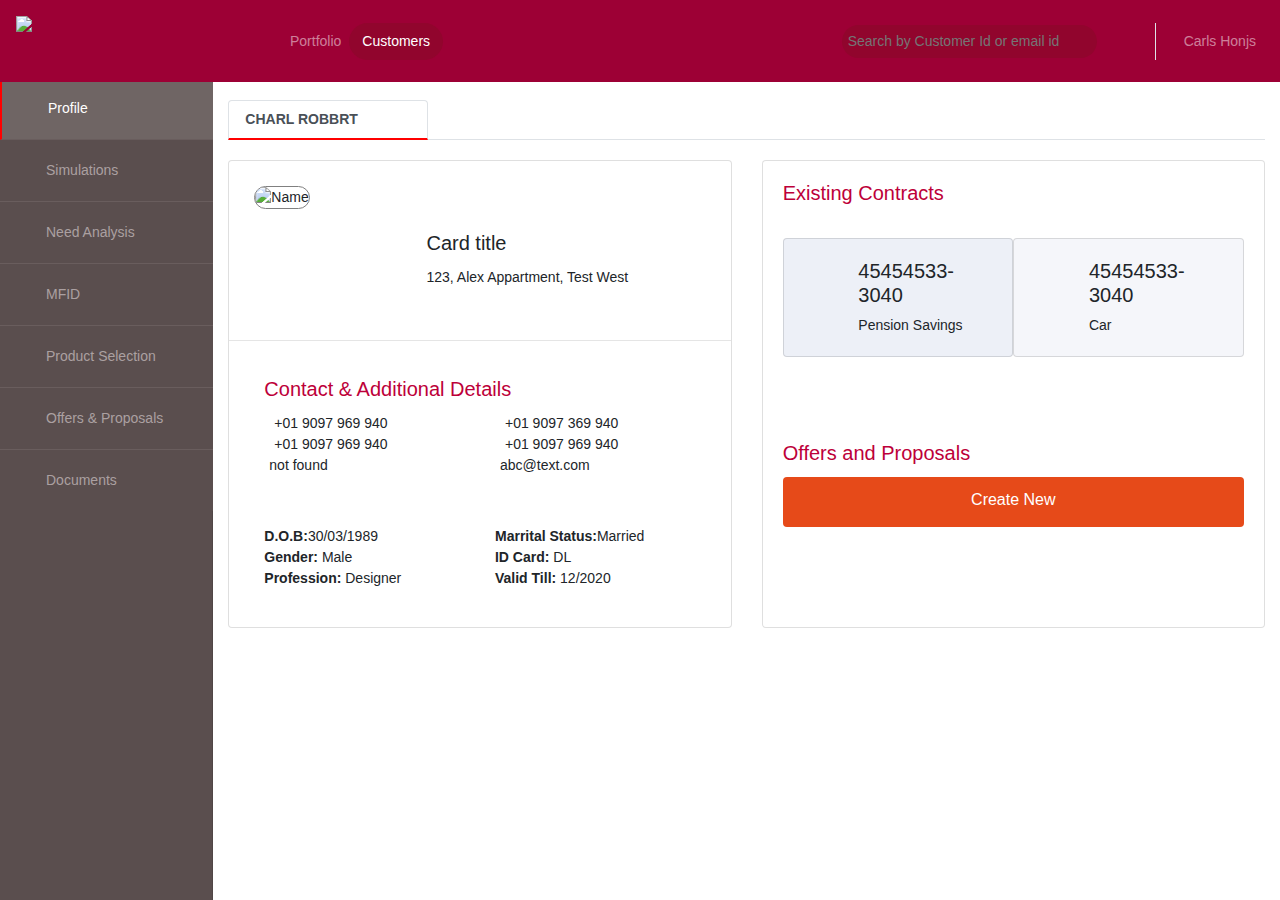
==== customer-details.html @ 880be234 "formatted" ====
<!doctype html>
<html lang="en">

<head>
  <!-- Required meta tags -->
  <meta charset="utf-8">
  <meta name="viewport" content="width=device-width, initial-scale=1, shrink-to-fit=no">

  <!-- Bootstrap CSS -->
  <link rel="stylesheet" href="https://stackpath.bootstrapcdn.com/bootstrap/4.4.1/css/bootstrap.min.css"
    integrity="sha384-Vkoo8x4CGsO3+Hhxv8T/Q5PaXtkKtu6ug5TOeNV6gBiFeWPGFN9MuhOf23Q9Ifjh" crossorigin="anonymous">
  <link rel="stylesheet" href="css/font-awesome.css">
  <link rel="stylesheet" href="css/style.css">
  <!-- Optional JavaScript -->
  <!-- jQuery first, then Popper.js, then Bootstrap JS -->
  <script src="https://code.jquery.com/jquery-3.4.1.slim.min.js"
    integrity="sha384-J6qa4849blE2+poT4WnyKhv5vZF5SrPo0iEjwBvKU7imGFAV0wwj1yYfoRSJoZ+n"
    crossorigin="anonymous"></script>
  <script src="https://cdn.jsdelivr.net/npm/popper.js@1.16.0/dist/umd/popper.min.js"
    integrity="sha384-Q6E9RHvbIyZFJoft+2mJbHaEWldlvI9IOYy5n3zV9zzTtmI3UksdQRVvoxMfooAo"
    crossorigin="anonymous"></script>
  <script src="https://stackpath.bootstrapcdn.com/bootstrap/4.4.1/js/bootstrap.min.js"
    integrity="sha384-wfSDF2E50Y2D1uUdj0O3uMBJnjuUD4Ih7YwaYd1iqfktj0Uod8GCExl3Og8ifwB6"
    crossorigin="anonymous"></script>

  <title>Application</title>
</head>

<body>
  <header>
    <nav class="navbar navbar-expand-md navbar-dark fixed-top bg-maroon p-3">
      <img src="images/pnv logo.jpg" height="50">
      <button class="navbar-toggler" type="button" data-toggle="collapse" data-target="#navbarCollapse"
        aria-controls="navbarCollapse" aria-expanded="false" aria-label="Toggle navigation">
        <span class="navbar-toggler-icon"></span>
      </button>
      <div class="collapse navbar-collapse m-l-250" id="navbarCollapse">
        <ul class="navbar-nav mr-auto">
          <li class="nav-item">
            <a class="nav-link" href="index.html">Portfolio <span class="sr-only">(current)</span></a>
          </li>
          <li class="nav-item active">
            <a class="nav-link" href="customer-details.html">Customers</a>
          </li>
          <!-- <li class="nav-item">
            <a class="nav-link disabled" href="#" tabindex="-1" aria-disabled="true">Disabled</a>
          </li> -->
        </ul>
        <form class="form-inline mt-2 mt-md-0">
          <input class="mr-sm-2 search" type="text" placeholder="Search by Customer Id or email id" aria-label="Search">
          <i class="fa fa-search fa-lg search-icon" aria-hidden="true"></i>
          <ul class="navbar-nav mr-auto">
            <li class="nav-item  m-r-50 ">
              <i class="fa fa-bell fa-lg m-t-10 white" aria-hidden="true"></i>
            </li>
            <li class="nav-item border-left p-l-10">
              <span>
                <i class="fa fa-user-circle-o fa-2x m-t-5 m-l-10" aria-hidden="true"></i>
              </span>
            </li>
            <li class="nav-item">
              <a class="nav-link" href="#">Carls Honjs</a>
            </li>
          </ul>
        </form>
      </div>
    </nav>
  </header>

  <div class="container-fluid">
    <div class="row">
      <nav class="col-md-2 d-none d-md-block bg-brown sidebar">
        <div class="sidebar-sticky ">
          <ul class="nav flex-column list-group  list-group-flush">
            <li class="nav-item list-group-item bg-brown active">
              <a class="nav-link active" href="#">
                <span data-feather="home"></span>
                <i class="fa fa-user-circle fa-lg m-r-10" aria-hidden="true"></i>
                Profile <span class="sr-only">(current)</span>
                <i class="fa fa-arrow-left  white m-t-5 fa-lg float-right" aria-hidden="true"></i>
              </a>
            </li>
            <li class="nav-item list-group-item bg-brown">
              <a class="nav-link" href="#">
                <span data-feather="file"></span>
                <i class="fa fa-dashboard fa-lg m-r-10" aria-hidden="true"></i>
                Simulations
              </a>
            </li>
            <li class="nav-item list-group-item bg-brown">
              <a class="nav-link" href="#">
                <span data-feather="file"></span>
                <i class="fa fa-dashboard fa-lg m-r-10" aria-hidden="true"></i>
                Need Analysis
              </a>
            </li>
            <li class="nav-item list-group-item bg-brown">
              <a class="nav-link" href="#">
                <span data-feather="file"></span>
                <i class="fa fa-dashboard fa-lg m-r-10" aria-hidden="true"></i>
                MFID
              </a>
            </li>
            <li class="nav-item list-group-item bg-brown">
              <a class="nav-link" href="#">
                <span data-feather="file"></span>
                <i class="fa fa-dashboard fa-lg m-r-10" aria-hidden="true"></i>
                Product Selection
              </a>
            </li>
            <li class="nav-item list-group-item bg-brown">
              <a class="nav-link" href="#">
                <span data-feather="file"></span>
                <i class="fa fa-dashboard fa-lg m-r-10" aria-hidden="true"></i>
                Offers & Proposals
              </a>
            </li>
            <li class="nav-item list-group-item bg-brown">
              <a class="nav-link" href="#">
                <span data-feather="file"></span>
                <i class="fa fa-dashboard fa-lg m-r-10" aria-hidden="true"></i>
                Documents
              </a>
            </li>
          </ul>

          <!-- <h6 class="sidebar-heading d-flex justify-content-between align-items-center px-3 mt-4 mb-1 text-muted">
            <span>Saved reports</span>
            <a class="d-flex align-items-center text-muted" href="#" aria-label="Add a new report">
              <span data-feather="plus-circle"></span>
            </a>
          </h6>
          <ul class="nav flex-column mb-2">
            <li class="nav-item">
              <a class="nav-link" href="#">
                <span data-feather="file-text"></span>
                Current month
              </a>
            </li>
            <li class="nav-item">
              <a class="nav-link" href="#">
                <span data-feather="file-text"></span>
                Last quarter
              </a>
            </li>
            <li class="nav-item">
              <a class="nav-link" href="#">
                <span data-feather="file-text"></span>
                Social engagement
              </a>
            </li>
            <li class="nav-item">
              <a class="nav-link" href="#">
                <span data-feather="file-text"></span>
                Year-end sale
              </a>
            </li>
          </ul> -->
        </div>
      </nav>
    </div>
    <div class="row m-t-100">
      <div class="col-lg-2"></div>
      <div class="col-lg-10">
        <nav>
          <div class="nav nav-tabs" id="nav-tab" role="tablist">
            <a class="nav-item nav-link active tab-name" id="nav-home-tab" data-toggle="tab" href="#nav-home" role="tab"
              aria-controls="nav-home" aria-selected="true">Charl Robbrt</a>
            <div class="btn-group dropright">
              <i class="fa fa-plus-circle fa-2x m-l-10 m-t-5 text-red" id="dropdownMenu" data-toggle="dropdown"
                data-reference="parent"></i>
              <div class="dropdown-menu" aria-labelledby="dropdownMenu">
                <span class="dropdown-item-text">Offers</span>
                <a class="dropdown-item" href="#">Contracts</a>
                <a class="dropdown-item" href="#">Proposals</a>
                <a class="dropdown-item" href="#">Documents</a>
              </div>
            </div>

            <!-- <a class="nav-item nav-link" id="nav-profile-tab" data-toggle="tab" href="#nav-profile" role="tab" aria-controls="nav-profile" aria-selected="false">Profile</a>
            <a class="nav-item nav-link" id="nav-contact-tab" data-toggle="tab" href="#nav-contact" role="tab" aria-controls="nav-contact" aria-selected="false">Contact</a> -->
          </div>
        </nav>
        <div class="tab-content" id="nav-tabContent">
          <div class="tab-pane fade show active" id="nav-home" role="tabpanel" aria-labelledby="nav-home-tab">
            <div class="row m-t-10">
              <div class="col-lg-6">
                <div class="card m-t-10">
                  <div class="row">
                    <div class="col-lg-4">
                      <img src="images/user1.png" height="150" width="150" class="profile-pic" alt="Name">
                    </div>
                    <div class="col-lg-8">
                      <div class="card-body m-t-50">
                        <h5 class="card-title">Card title</h5>
                        <p class="card-text">123, Alex Appartment, Test West</p>
                        <i class="fa fa-star-o fa-2x top m-t-50 m-r-50"></i>
                      </div>
                    </div>
                  </div>
                  <hr>
                  <div class="row m-20">
                    <div class="col-lg-12">
                      <h5 class="card-title text-red">Contact & Additional Details</h5>
                      <i class="fa fa-pencil-square-o float-right fa-2x top text-red" aria-hidden="true"></i>
                      <div class="row">
                        <div class="col-lg-6">
                          <ul class="nav flex-column mb-2">
                            <li class="nav-item">
                              <i class="fa fa-mobile fa-lg m-r-10" aria-hidden="true"></i> +01 9097 969 940
                            </li>
                            <li class="nav-item">
                              <i class="fa fa-mobile fa-lg m-r-10" aria-hidden="true"></i> +01 9097 969 940
                            </li>
                            <li class="nav-item">
                              <i class="fa fa-envelope-o m-r-5" aria-hidden="true"></i> not found
                            </li>
                          </ul>
                          <br><br>
                          <div>
                            <ul class="nav flex-column mb-2">
                              <li class="nav-item">
                                <strong>D.O.B:</strong>30/03/1989
                              </li>
                              <li class="nav-item">
                                <strong>Gender: </strong>Male
                              </li>
                              <li class="nav-item">
                                <strong>Profession: </strong> Designer
                              </li>
                            </ul>
                          </div>
                        </div>
                        <div class="col-lg-6">
                          <ul class="nav flex-column mb-2">
                            <li class="nav-item">
                              <i class="fa fa-mobile fa-lg m-r-10" aria-hidden="true"></i> +01 9097 369 940
                            </li>
                            <li class="nav-item">
                              <i class="fa fa-mobile fa-lg m-r-10" aria-hidden="true"></i> +01 9097 969 940
                            </li>
                            <li class="nav-item">
                              <i class="fa fa-envelope-o m-r-5" aria-hidden="true"></i> abc@text.com
                            </li>
                          </ul>
                          <br><br>
                          <div>
                            <ul class="nav flex-column mb-2">
                              <li class="nav-item">
                                <strong>Marrital Status:</strong>Married
                              </li>
                              <li class="nav-item">
                                <strong>ID Card: </strong>DL
                              </li>
                              <li class="nav-item">
                                <strong>Valid Till: </strong> 12/2020
                              </li>
                            </ul>
                          </div>
                        </div>
                      </div>
                    </div>
                  </div>
                </div>
              </div>
              <div class="col-lg-6">
                <div class="card m-t-10">
                  <div class="card-body">
                    <h5 class="card-title text-red">Existing Contracts</h5>
                    <br>
                    <div class="row">
                      <div class="col-sm-6 p-r-0">
                        <div class="card bg-dark-gray">
                          <div class="card-body">
                            <div class="row">
                              <div class="col-lg-3">
                                <i class="fa fa-money fa-2x" aria-hidden="true"></i>
                              </div>
                              <div class="col-lg-9">
                                <h5>45454533-3040</h5>
                                <p class="card-text">Pension Savings</p>
                              </div>
                            </div>
                          </div>
                        </div>
                      </div>
                      <div class="col-sm-6 p-l-0">
                        <div class="card bg-gray">
                          <div class="card-body">
                            <div class="row">
                              <div class="col-lg-3">
                                <i class="fa fa-car fa-2x" aria-hidden="true"></i>
                              </div>
                              <div class="col-lg-9">
                                <h5>45454533-3040</h5>
                                <p class="card-text">Car</p>
                              </div>
                            </div>
                          </div>
                        </div>
                      </div>
                    </div>
                    <br><br>
                    <br><br>
                    <h5 class="card-title text-red">Offers and Proposals</h5>
                    <a href="#" class="btn btn-red white full-width">Create New</a>
                  </div>
                </div>
              </div>
            </div>
          </div>
          <!-- <div class="tab-pane fade" id="nav-profile" role="tabpanel" aria-labelledby="nav-profile-tab">...</div>
          <div class="tab-pane fade" id="nav-contact" role="tabpanel" aria-labelledby="nav-contact-tab">...</div> -->
        </div>
      </div>
    </div>
  </div>

  <footer>
    <div>
      <br>
    </div>
  </footer>
</body>

</html>
---- css/style.css ----
body {
    font-size: .875rem;
  }

  .feather {
    width: 16px;
    height: 16px;
    vertical-align: text-bottom;
  }

  /*
* Sidebar
*/

  .sidebar {
    position: fixed;
    top: 0;
    bottom: 0;
    left: 0;
    z-index: 1;
    /* Behind the navbar */
    padding: 70px 0 0;
    /* Height of navbar */
    box-shadow: inset -1px 0 0 rgba(0, 0, 0, .1);
  }

  .sidebar-sticky {
    position: relative;
    top: 0;
    height: calc(100vh - 48px);
    padding-top: .5rem;
    overflow-x: hidden;
    overflow-y: auto;
    /* Scrollable contents if viewport is shorter than content. */
  }

  @supports ((position: -webkit-sticky) or (position: sticky)) {
    .sidebar-sticky {
      position: -webkit-sticky;
      position: sticky;
    }
  }

  .sidebar .nav-link {
    font-weight: 500;
    color: #333;
  }

  .sidebar .nav-link .feather {
    margin-right: 4px;
    color: #999;
  }

  .sidebar .nav-link.active {
    color: #fff;
    background-color: rgb(111, 101, 100);
  }

  .sidebar .nav-link:hover .feather,
  .sidebar .nav-link.active .feather {
    color: inherit;
  }

  .sidebar-heading {
    font-size: .75rem;
    text-transform: uppercase;
  }

  /*
* Content
*/

  [role="main"] {
    padding-top: 133px;
    /* Space for fixed navbar */
  }

  @media (min-width: 768px) {
    [role="main"] {
      padding-top: 48px;
      /* Space for fixed navbar */
    }
  }

  /*
* Navbar
*/

  .navbar-brand {
    padding-top: .75rem;
    padding-bottom: .75rem;
    font-size: 1rem;
    background-color: rgba(0, 0, 0, .25);
    box-shadow: inset -1px 0 0 rgba(0, 0, 0, .25);
  }

  .navbar .form-control {
    padding: .75rem 1rem;
    border-width: 0;
    border-radius: 0;
  }

  .form-control-dark {
    color: #fff;
    background-color: rgba(255, 255, 255, .1);
    border-color: rgba(255, 255, 255, .1);
  }

  .form-control-dark:focus {
    border-color: transparent;
    box-shadow: 0 0 0 3px rgba(255, 255, 255, .25);
  }

  .m-r-30 {
    margin-right: 30px;
  }

  .m-l-50 {
    margin-left: 50px;
  }

  .m-l-250 {
    margin-left: 250px;
  }

  .m-t-100 {
    margin-top: 100px;
  }

  .m-t-150 {
    margin-top: 150px;
  }

  .m-t-5 {
    margin-top: 5px;
    ;
  }

  .m-t-10 {
    margin-top: 10px;
  }
  .m-t-20 {
    margin-top: 20px;
  }

  .search {
    border-radius: 20px;
    width: 255px;
    padding: 6px;
    margin: 7px;
    background-color: rgb(145, 5, 45);
    border: 0;
    color: #fff;
  }

  .profile-pic {
    border-radius: 150px;
    border: 1px solid gray;
    margin: 25px;
  }

  .m-t-50 {
    margin-top: 50px;
  }

  .m-20 {
    margin: 20px;
  }

  .bg-maroon {
    background-color: rgba(157, 0, 53, 1) !important;
  }

  .m-l-150 {
    margin-left: 150px;
  }

  .m-l-10 {
    margin-left: 10px;
  }

  .search-icon {
    position: relative;
    right: 35px;
    color: #fff;
  }

  .m-r-10 {
    margin-right: 10px;
  }

  .m-r-5 {
    margin-right: 5px;
  }

  .m-r-50 {
    margin-right: 50px;
  }

  .p-l-10 {
    padding-left: 10px;
  }

  .p-r-10 {
    padding-right: 10px;
  }
  .border {
    border: 1px solid #ffffff;
    padding:10px;
  }

  .border-left {
    border-left: 1px solid #ffffff;
  }

  .white {
    color: #fff;
  }

  .bg-brown {
    background-color: rgb(90, 78, 78);
  }

  .bg-brown.active {
    color: #fff;
    background-color: rgb(111, 101, 100);

  }

  .list-group-item,
  .list-group-item.active {
    border-color: rgb(105, 93, 93);
    border-left: 2px solid red;
  }
  .navbar-nav .active {
    background-color: rgb(145, 5, 45);
    border-radius: 50px;
    padding: 0 5px 0 5px;
  }

  .sidebar .nav-link {
    color: rgb(171, 160, 161);
  }

  .tab-name {
    width: 200px;
    border-bottom: 2px solid red !important;
    color: #000;
    text-transform: uppercase;
    font-weight: 600;
  }

  .p-r-0 {
    padding-right: 0;
  }

  .p-l-0 {
    padding-left: 0;
  }

  .text-red {
    color: rgb(189, 0, 57);
  }

  .btn-red {
    background-color: rgb(230, 74, 25);
  }

  .top {
    position: absolute;
    top: 0;
    right: 0;
  }

  .bg-dark-gray {
    background-color: rgb(237, 240, 247);
  }

  .bg-gray {
    background-color: rgb(245, 246, 250);
  }

  .full-width {
    width: 100%;
    height: 50px;
    padding: 10px;
  }

  .card {
    height: 100%;
  }

  .box-shadow {
    box-shadow: 3px 2px 5px 0px lightgray;
  }

  .box {
    height: 110px;
    padding: 20px;
    margin-top: 20px;
    box-shadow: 3px 2px 5px 0px lightgray;
  }
  .dropdown-menu {
    left: 10px!important;
    top:15px!important;
    border-radius: 5px;
  }
  .hide {
      display: none;
  }
  .frequently-used-menu .nav-link{
    color: red;
    font-weight: 600;
  }

  .frequently-used-menu .nav-item{
    border-bottom: none;
  }
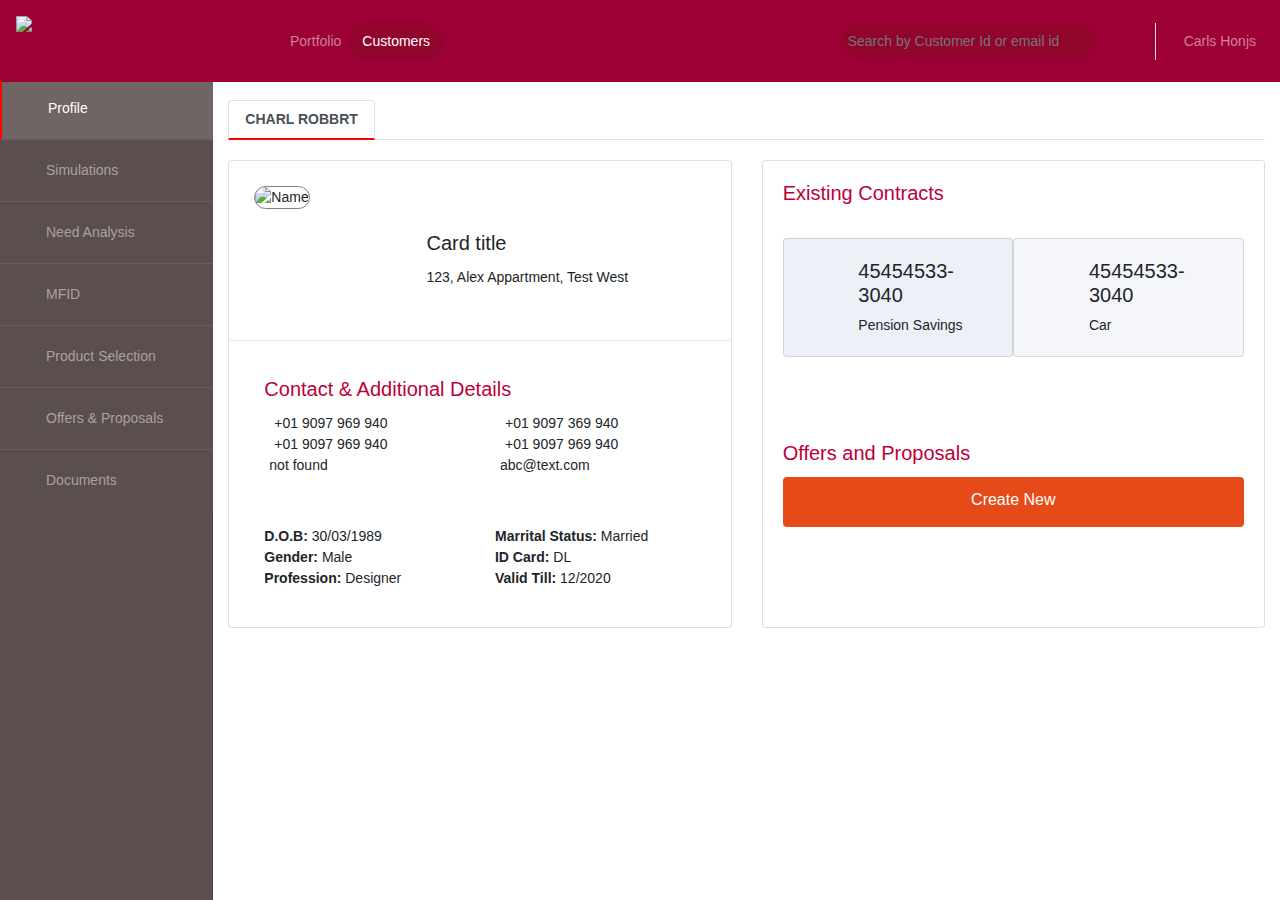
==== commit fb81ee19: "need analysis page added" ====
--- a/customer-details.html
+++ b/customer-details.html
@@ -81,14 +81,14 @@
               </a>
             </li>
             <li class="nav-item list-group-item bg-brown">
-              <a class="nav-link" href="#">
+              <a class="nav-link" href="simulation.html">
                 <span data-feather="file"></span>
                 <i class="fa fa-dashboard fa-lg m-r-10" aria-hidden="true"></i>
                 Simulations
               </a>
             </li>
             <li class="nav-item list-group-item bg-brown">
-              <a class="nav-link" href="#">
+              <a class="nav-link" href="need-analysis.html">
                 <span data-feather="file"></span>
                 <i class="fa fa-dashboard fa-lg m-r-10" aria-hidden="true"></i>
                 Need Analysis
@@ -124,38 +124,7 @@
             </li>
           </ul>
 
-          <!-- <h6 class="sidebar-heading d-flex justify-content-between align-items-center px-3 mt-4 mb-1 text-muted">
-            <span>Saved reports</span>
-            <a class="d-flex align-items-center text-muted" href="#" aria-label="Add a new report">
-              <span data-feather="plus-circle"></span>
-            </a>
-          </h6>
-          <ul class="nav flex-column mb-2">
-            <li class="nav-item">
-              <a class="nav-link" href="#">
-                <span data-feather="file-text"></span>
-                Current month
-              </a>
-            </li>
-            <li class="nav-item">
-              <a class="nav-link" href="#">
-                <span data-feather="file-text"></span>
-                Last quarter
-              </a>
-            </li>
-            <li class="nav-item">
-              <a class="nav-link" href="#">
-                <span data-feather="file-text"></span>
-                Social engagement
-              </a>
-            </li>
-            <li class="nav-item">
-              <a class="nav-link" href="#">
-                <span data-feather="file-text"></span>
-                Year-end sale
-              </a>
-            </li>
-          </ul> -->
+          
         </div>
       </nav>
     </div>
@@ -194,7 +163,7 @@
                       <div class="card-body m-t-50">
                         <h5 class="card-title">Card title</h5>
                         <p class="card-text">123, Alex Appartment, Test West</p>
-                        <i class="fa fa-star-o fa-2x top m-t-50 m-r-50"></i>
+                        <i class="fa fa-star-o fa-2x top m-t-50 m-r-50 text-red"></i>
                       </div>
                     </div>
                   </div>
@@ -220,7 +189,7 @@
                           <div>
                             <ul class="nav flex-column mb-2">
                               <li class="nav-item">
-                                <strong>D.O.B:</strong>30/03/1989
+                                <strong>D.O.B: </strong>30/03/1989
                               </li>
                               <li class="nav-item">
                                 <strong>Gender: </strong>Male
@@ -247,7 +216,7 @@
                           <div>
                             <ul class="nav flex-column mb-2">
                               <li class="nav-item">
-                                <strong>Marrital Status:</strong>Married
+                                <strong>Marrital Status: </strong>Married
                               </li>
                               <li class="nav-item">
                                 <strong>ID Card: </strong>DL
--- a/css/style.css
+++ b/css/style.css
@@ -142,6 +142,9 @@
   .m-t-20 {
     margin-top: 20px;
   }
+  .m-t-30 {
+    margin-top: 30px;
+  }
 
   .search {
     border-radius: 20px;
@@ -196,11 +199,18 @@
   .m-r-50 {
     margin-right: 50px;
   }
-
+  .p-t-10 {
+    padding-top: 10px;
+  }
+  .p-t-20 {
+    padding-top: 20px;
+  }
   .p-l-10 {
     padding-left: 10px;
   }
-
+  .p-l-20 {
+    padding-left: 20px;
+  }
   .p-r-10 {
     padding-right: 10px;
   }
@@ -243,7 +253,7 @@
   }
 
   .tab-name {
-    width: 200px;
+    width: auto;
     border-bottom: 2px solid red !important;
     color: #000;
     text-transform: uppercase;
@@ -285,6 +295,7 @@
     height: 50px;
     padding: 10px;
   }
+
 
   .card {
     height: 100%;
@@ -312,7 +323,99 @@
     color: red;
     font-weight: 600;
   }
+  .simulation-menu .nav-link{
+    color: #000;
+    font-weight: 600;
+  }
 
   .frequently-used-menu .nav-item{
     border-bottom: none;
-  }+  }
+.simulation-menu .nav-item{
+  border-bottom: none;
+}
+.arrow-right {
+  width: 0; 
+  height: 0; 
+  border-top: 60px solid transparent;
+  border-bottom: 60px solid transparent;
+  
+  border-left: 60px solid green;
+}
+
+.arrow-left {
+  width: 0;
+    left: -4px;
+    height: 0;
+    border-top: 20px solid transparent;
+    border-bottom: 20px solid transparent;
+    border-right: 20px solid grey;
+    position: absolute;
+    top: 51px;
+    z-index: 1;
+ 
+}
+.arrow {
+  top: 50px;
+}
+.custom-popover.popover.bs-popover-right {
+  width: 98%;
+  max-width: 98%;
+}
+.row {
+            display: flex;
+        }
+
+        /* Create two equal columns that sits next to each other */
+        .column {
+            flex: 50%;
+            padding: 10px;
+            height: 100%;
+            /* Should be removed. Only for demonstration */
+        }
+
+        .input-label {
+            margin-bottom: 0.75rem;
+        }
+
+        .input-label-top {
+            margin-top: 2rem;
+        }
+
+        .slidecontainer {
+            width: 100%;
+        }
+
+        .slider {
+            -webkit-appearance: none;
+            width: 100%;
+            height: 5px;
+            border-radius: 5px;
+            background: #d3d3d3;
+            outline: none;
+            opacity: 0.7;
+            -webkit-transition: .2s;
+            transition: opacity .2s;
+        }
+
+        .slider:hover {
+            opacity: 1;
+        }
+
+        .slider::-webkit-slider-thumb {
+            -webkit-appearance: none;
+            appearance: none;
+            width: 25px;
+            height: 25px;
+            border-radius: 50%;
+            background: #4CAF50;
+            cursor: pointer;
+        }
+
+        .slider::-moz-range-thumb {
+            width: 25px;
+            height: 25px;
+            border-radius: 50%;
+            background: #4CAF50;
+            cursor: pointer;
+        }
